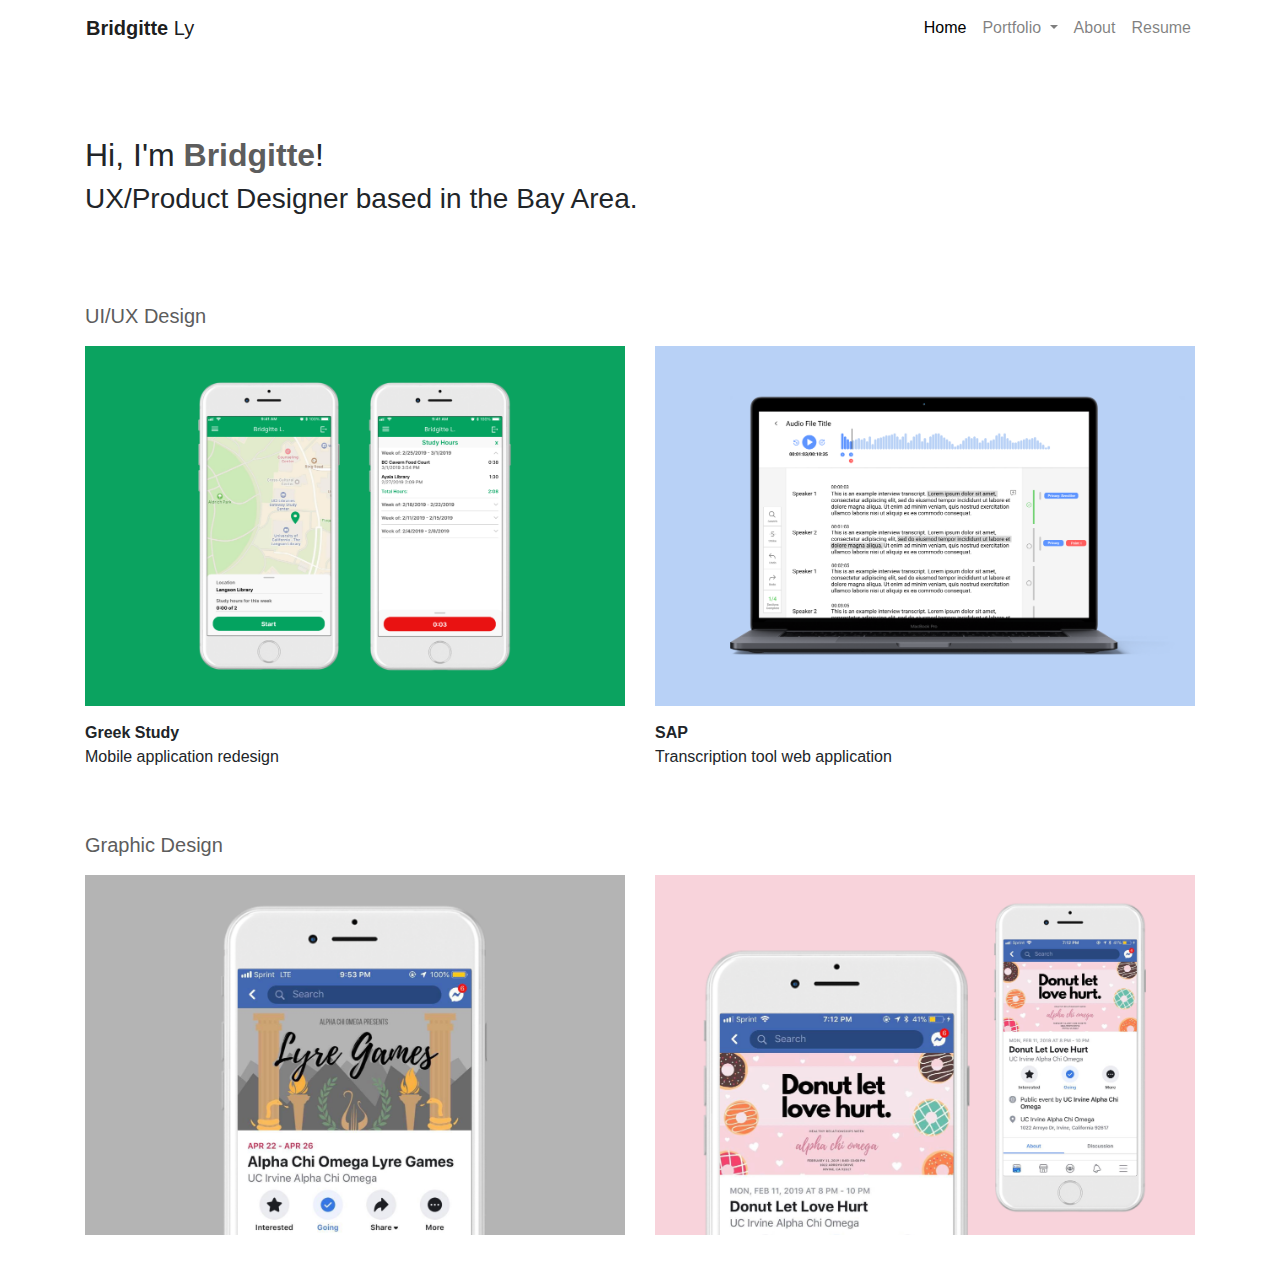
==== index.html @ 52a9503d "Update home page" ====
<!doctype html>
<html lang="en">

<head>
  <meta charset="utf-8">
  <meta name="author" content="Bridgitte Ly">
  <meta name="description" content="Home page of my portfolio">
   <!-- link to an external stylesheet here! -->
   <link rel="stylesheet" href="my-style.css">
   <!-- link to Bootstrap here! -->
   <link rel="stylesheet" href="https://stackpath.bootstrapcdn.com/bootstrap/4.3.1/css/bootstrap.min.css" integrity="sha384-ggOyR0iXCbMQv3Xipma34MD+dH/1fQ784/j6cY/iJTQUOhcWr7x9JvoRxT2MZw1T" crossorigin="anonymous">
   <script src="index.js"> </script>

   <style>
   .navbar-light .nav-item.active .nav-link,
   .navbar-light .nav-item .nav-link:active,
   .navbar-light .nav-item .nav-link:focus,
   .navbar-light .nav-item:hover .nav-link {
     color: #000000;
    }
    </style>

  <title>Bridgitte Ly</title>
</head>

<body>
  <div class="container">
    <nav class="navbar navbar-expand-sm navbar-light">
      <a class="navbar-brand" href="index.html"><strong>Bridgitte</strong> Ly</a>
      <button class="navbar-toggler" type="button" data-toggle="collapse" data-target="#navbarSupportedContent" aria-controls="navbarSupportedContent" aria-expanded="false" aria-label="Toggle navigation">
        <span class="navbar-toggler-icon"></span>
      </button>

      <div class="collapse navbar-collapse" id="navbarSupportedContent">
        <ul class="navbar-nav ml-auto">
          <li class="nav-item active">
            <a class="nav-link" href="index.html">Home</a>
          </li>
          <li class="nav-item dropdown">
            <a class="nav-link dropdown-toggle" href="index.html" id="navbarDropdown" role="button" data-toggle="dropdown" aria-haspopup="true" aria-expanded="false">
              Portfolio
            </a>
            <div class="dropdown-menu" aria-labelledby="navbarDropdown">
              <a class="dropdown-item" href="greek_study.html">Greek Study</a>
              <a class="dropdown-item" href="sap.html">SAP Transcription</a>
              <div class="dropdown-divider"></div>
              <a class="dropdown-item" href="lyre_games.html">Lyre Games</a>
              <a class="dropdown-item" href="donut_love.html">Donut Let Love Hurt</a>
            </div>
          </li>
          <li class="nav-item">
            <a class="nav-link" href="about.html">About</a>
          </li>
          <li class="nav-item">
            <a class="nav-link" href="Resume.pdf" target="_blank">Resume</a>
          </li>
        </ul>
      </div>
    </nav>
  </div>

  <div class="container">
    <div class="row">
      <h2>Hi, I'm <span class="greyText"><strong>Bridgitte</strong></span>!</h2>
    </div>
    <div class="row">
      <h3>UX/Product Designer based in the Bay Area.</h3>
      <!--
      <h3>Aspiring <div class="typewrite" data-period="2000" data-type='[ "Web Developer.", "UI/UX Designer.", "Front-End Engineer." ]'>
        <span class="wrap"></span></div>
      </h3>
    -->
    </div>

    <h5>UI/UX Design</h5>
    <div class="row">
      <div class="col-md-6 col-sm-6">
        <a href="greek_study.html"><img class="homepics" src="GreekStudyCover2.png" style="max-width:100%" alt="Greek Study"></a>
        <strong>Greek Study</strong>
        <p>Mobile application redesign</p>
      </div>
      <div class="col-md-6 col-sm-6">
        <a href="sap.html"><img class="homepics" src="SAPCover.png" style="max-width:100%" alt="SAP Transcription Tool"></a>
        <strong>SAP</strong>
        <p>Transcription tool web application</p>
      </div>
    </div>

    <br><br>

    <h5>Graphic Design</h5>
    <div class="row">
      <div class="col-md-6 col-sm-6">
        <a href="lyre_games.html"><img class="homepics" src="LyreGamesCover2.png" style="max-width:100%" alt="Lyre Games"></a>
      </div>
      <div class="col-md-6 col-sm-6">
        <a href="donut_love.html"><img class="homepics" src="DonutCover3.png" style="max-width:100%" alt="Donut Let Love Hurt"></a>
      </div>
    </div>

    <br>
  </div>


  <script src="https://code.jquery.com/jquery-3.3.1.slim.min.js" integrity="sha384-q8i/X+965DzO0rT7abK41JStQIAqVgRVzpbzo5smXKp4YfRvH+8abtTE1Pi6jizo" crossorigin="anonymous"></script>
  <script src="https://cdnjs.cloudflare.com/ajax/libs/popper.js/1.14.7/umd/popper.min.js" integrity="sha384-UO2eT0CpHqdSJQ6hJty5KVphtPhzWj9WO1clHTMGa3JDZwrnQq4sF86dIHNDz0W1" crossorigin="anonymous"></script>
  <script src="https://stackpath.bootstrapcdn.com/bootstrap/4.3.1/js/bootstrap.min.js" integrity="sha384-JjSmVgyd0p3pXB1rRibZUAYoIIy6OrQ6VrjIEaFf/nJGzIxFDsf4x0xIM+B07jRM" crossorigin="anonymous"></script>
</body>

</html>
---- my-style.css ----
h2 {
  padding-left: 15px;
  padding-top: 80px;
}

h3 {
  padding-left: 15px;
  padding-bottom: 80px;
}

h4 {
  /*padding-left: 15px;*/
  padding-top: 20px;
}

h5 {
  /*padding-left: 30px;*/
  padding-bottom: 10px;
  color: #5d5d5d;
}

h6 {
  /*padding-left: 15px;*/
  padding-top: 30px;
  /*color: #7AA8EC;*/
  color: #5d5d5d;
}

.greyText {
  color:#5d5d5d;
}

.pinkText {
  color: #CFB6B9;
}

.typewrite {
  color: black;
  position: relative;
  margin-left: 110px;
  margin-top: -33px;
}

img {
  /*padding-left: 15px;
  padding-right: 15px;*/
  padding-bottom: 15px;
}


.homepics {
  opacity: 1.0;
}

.homepics:hover {
  opacity: 0.75;
}

/*p {
  padding-left: 15px;
  padding-right: 15px;
}*/

.navbar-brand {
  margin-left: -15px;
} 

.navbar-nav {
  margin-right: -20px;
}
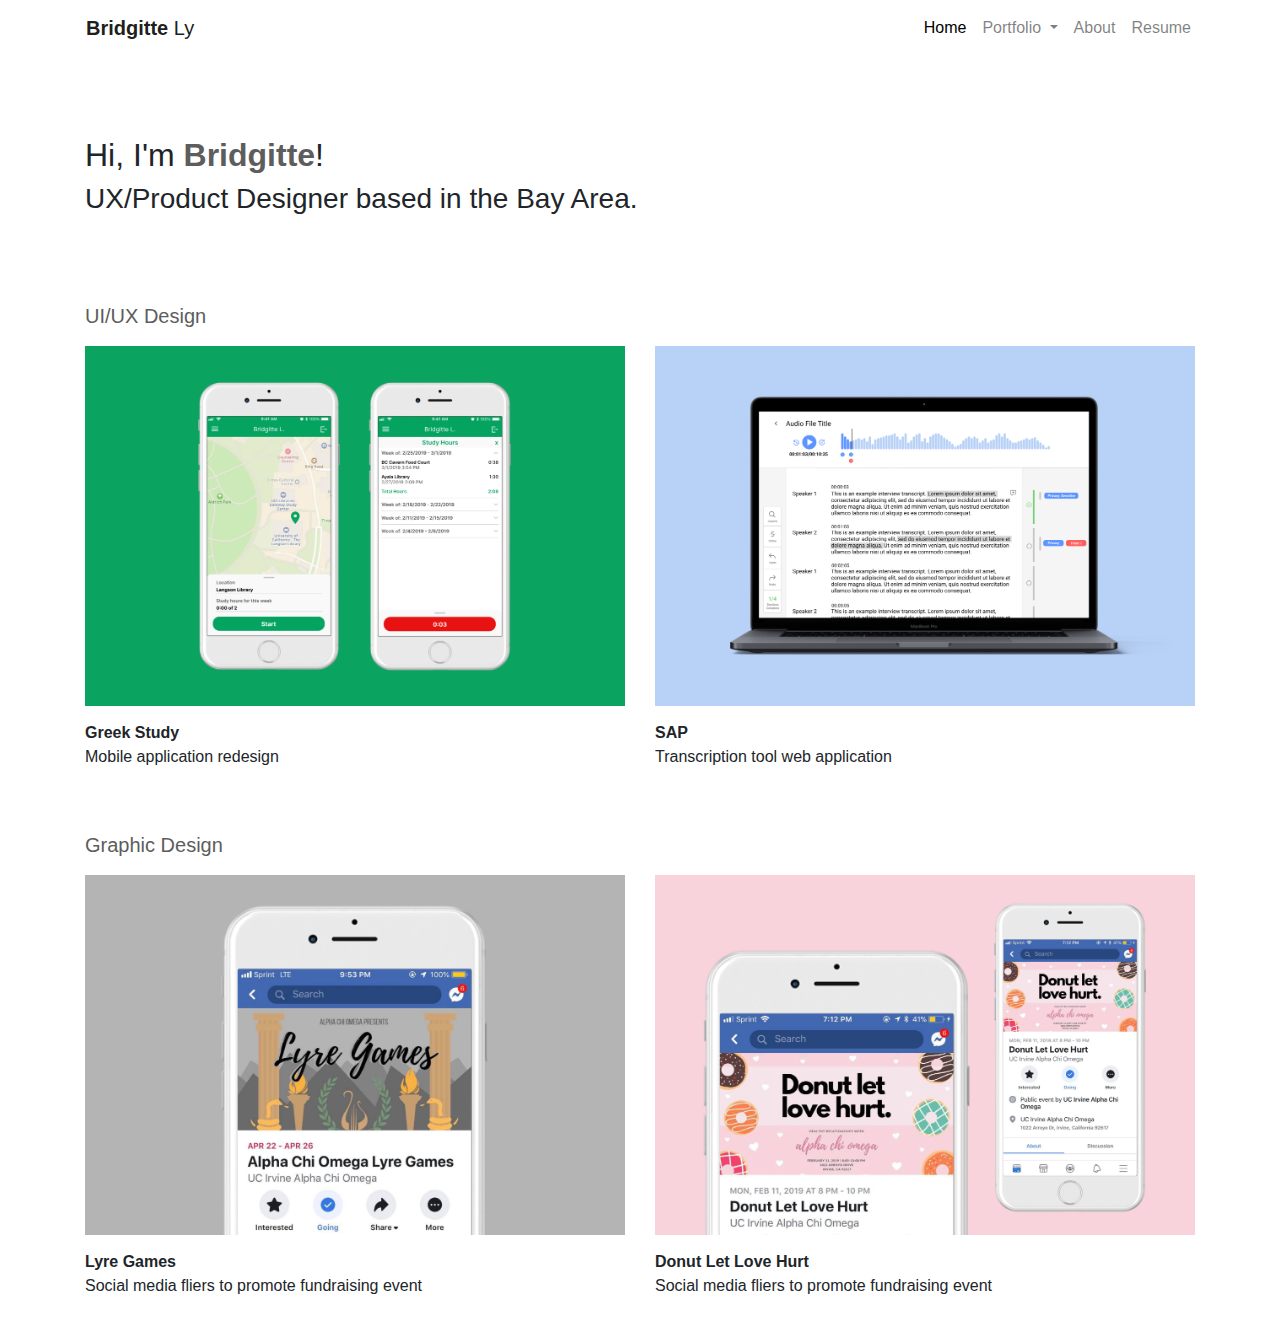
==== commit f2ad18d0: "Update home" ====
--- a/index.html
+++ b/index.html
@@ -92,9 +92,13 @@
     <div class="row">
       <div class="col-md-6 col-sm-6">
         <a href="lyre_games.html"><img class="homepics" src="LyreGamesCover2.png" style="max-width:100%" alt="Lyre Games"></a>
+        <strong>Lyre Games</strong>
+        <p>Social media fliers to promote fundraising event</p>
       </div>
       <div class="col-md-6 col-sm-6">
         <a href="donut_love.html"><img class="homepics" src="DonutCover3.png" style="max-width:100%" alt="Donut Let Love Hurt"></a>
+        <strong>Donut Let Love Hurt</strong>
+        <p>Social media fliers to promote fundraising event</p>
       </div>
     </div>
 
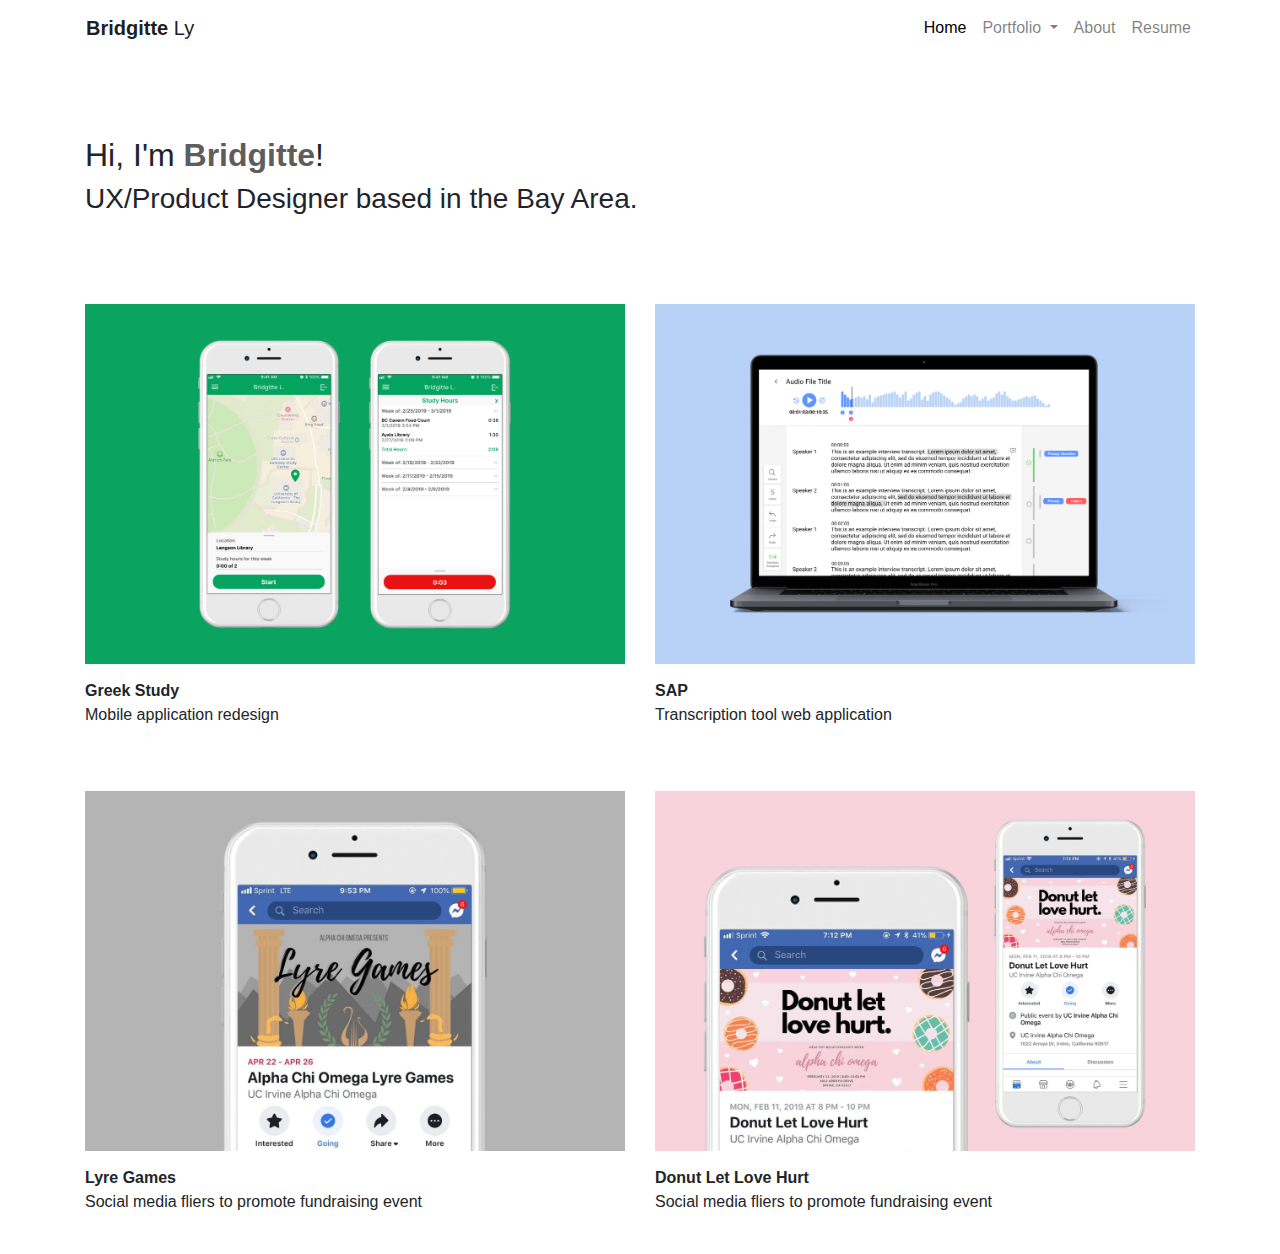
==== commit a5133922: "Updated home page" ====
--- a/index.html
+++ b/index.html
@@ -52,7 +52,7 @@
             <a class="nav-link" href="about.html">About</a>
           </li>
           <li class="nav-item">
-            <a class="nav-link" href="Resume.pdf" target="_blank">Resume</a>
+            <a class="nav-link" href="BridgitteLyResume.pdf" target="_blank">Resume</a>
           </li>
         </ul>
       </div>
@@ -72,7 +72,7 @@
     -->
     </div>
 
-    <h5>UI/UX Design</h5>
+    <!--<h5>UI/UX Design</h5>-->
     <div class="row">
       <div class="col-md-6 col-sm-6">
         <a href="greek_study.html"><img class="homepics" src="GreekStudyCover2.png" style="max-width:100%" alt="Greek Study"></a>
@@ -88,7 +88,7 @@
 
     <br><br>
 
-    <h5>Graphic Design</h5>
+    <!--<h5>Graphic Design</h5>-->
     <div class="row">
       <div class="col-md-6 col-sm-6">
         <a href="lyre_games.html"><img class="homepics" src="LyreGamesCover2.png" style="max-width:100%" alt="Lyre Games"></a>
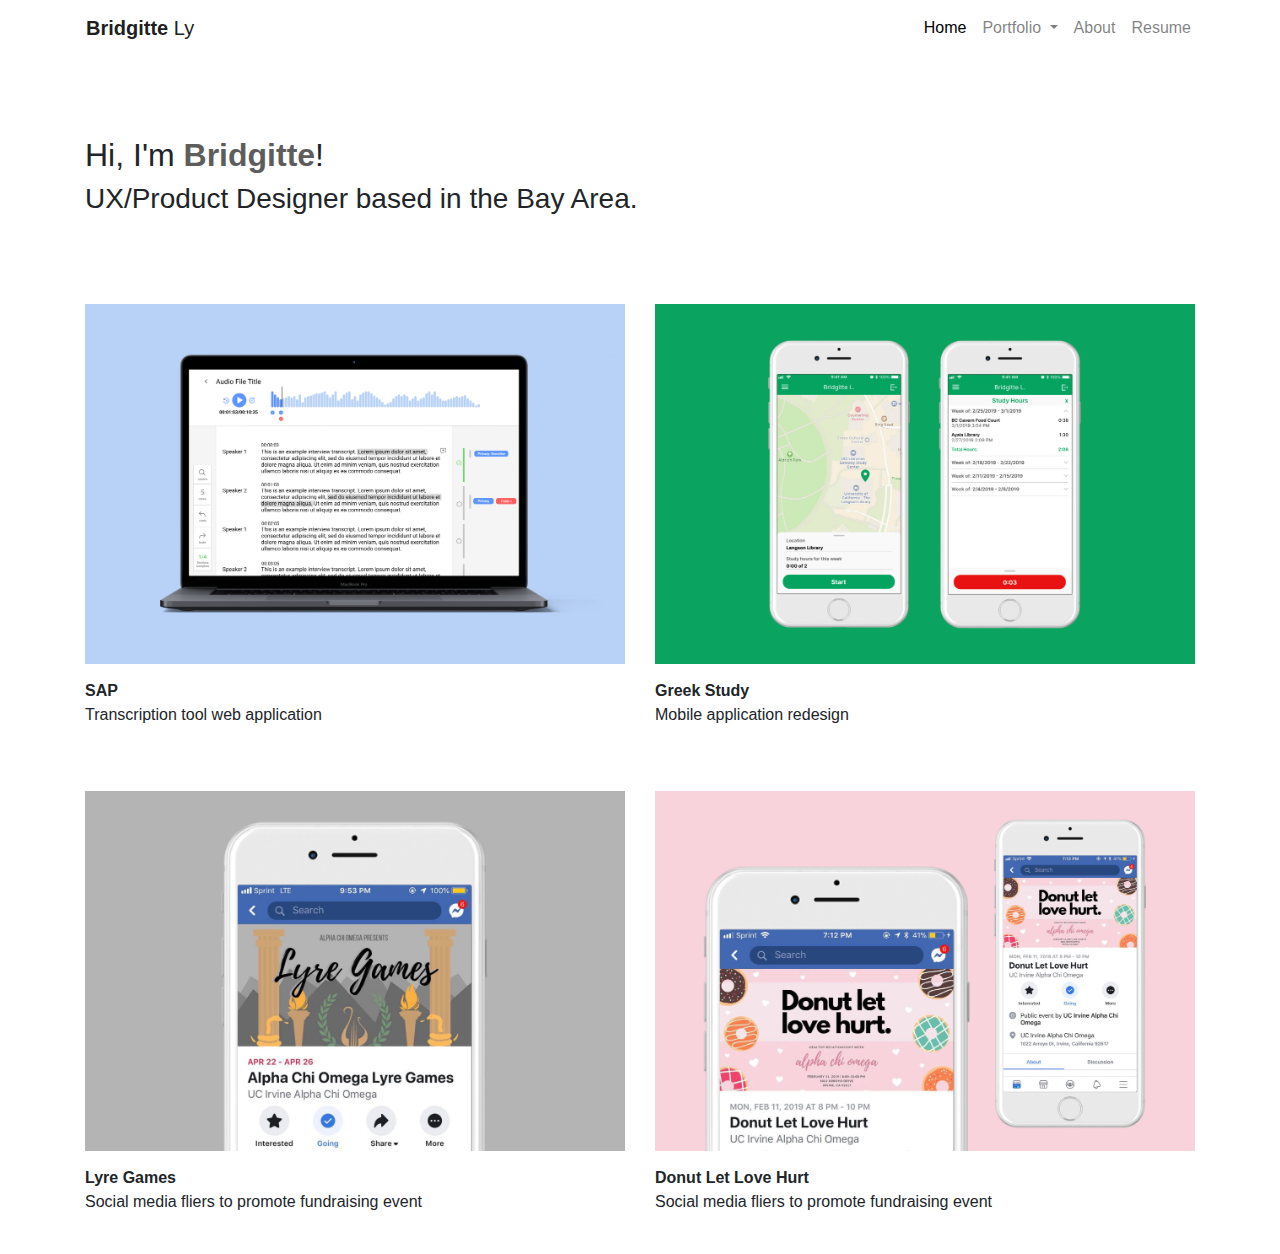
==== commit 489b1865: "Update formatting" ====
--- a/index.html
+++ b/index.html
@@ -75,14 +75,14 @@
     <!--<h5>UI/UX Design</h5>-->
     <div class="row">
       <div class="col-md-6 col-sm-6">
+        <a href="sap.html"><img class="homepics" src="SAPCover.png" style="max-width:100%" alt="SAP Transcription Tool"></a>
+        <strong>SAP</strong>
+        <p>Transcription tool web application</p>
+      </div>
+      <div class="col-md-6 col-sm-6">
         <a href="greek_study.html"><img class="homepics" src="GreekStudyCover2.png" style="max-width:100%" alt="Greek Study"></a>
         <strong>Greek Study</strong>
         <p>Mobile application redesign</p>
-      </div>
-      <div class="col-md-6 col-sm-6">
-        <a href="sap.html"><img class="homepics" src="SAPCover.png" style="max-width:100%" alt="SAP Transcription Tool"></a>
-        <strong>SAP</strong>
-        <p>Transcription tool web application</p>
       </div>
     </div>
 
--- a/my-style.css
+++ b/my-style.css
@@ -11,20 +11,41 @@
 h4 {
   /*padding-left: 15px;*/
   padding-top: 20px;
+  color: #5d5d5d;
 }
 
 h5 {
   /*padding-left: 30px;*/
-  padding-bottom: 10px;
-  color: #5d5d5d;
+  /*padding-bottom: 10px;*/
+  padding-top: 30px;
 }
 
 h6 {
   /*padding-left: 15px;*/
   padding-top: 30px;
   /*color: #7AA8EC;*/
+}
+
+/*
+h4 {
+  /padding-left: 15px;/
+  padding-top: 20px;
+}
+
+h5 {
+  /padding-left: 30px;/
+  /padding-bottom: 10px;/
+  padding-top: 10px;
   color: #5d5d5d;
 }
+
+h6 {
+  /padding-left: 15px;/
+  padding-top: 30px;
+  /color: #7AA8EC;/
+  color: #5d5d5d;
+}
+*/
 
 .greyText {
   color:#5d5d5d;
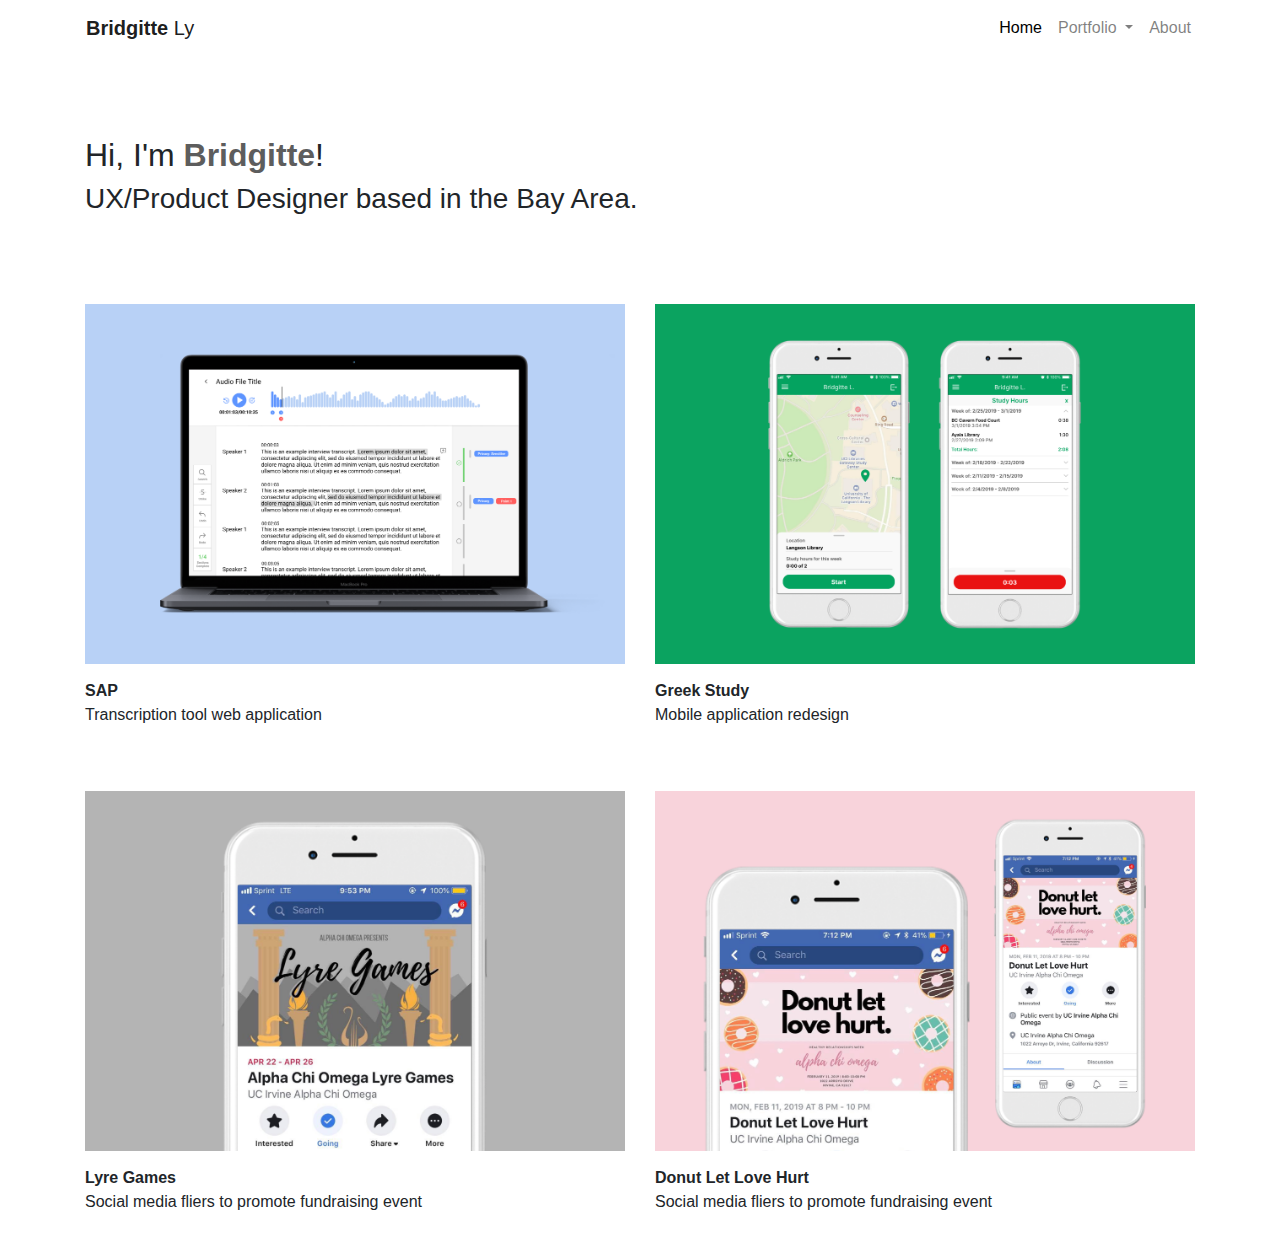
==== commit b77e157b: "Remove resume" ====
--- a/index.html
+++ b/index.html
@@ -41,9 +41,9 @@
               Portfolio
             </a>
             <div class="dropdown-menu" aria-labelledby="navbarDropdown">
+              <a class="dropdown-item" href="sap.html">SAP Transcription</a>
               <a class="dropdown-item" href="greek_study.html">Greek Study</a>
-              <a class="dropdown-item" href="sap.html">SAP Transcription</a>
-              <div class="dropdown-divider"></div>
+              <!--<div class="dropdown-divider"></div>-->
               <a class="dropdown-item" href="lyre_games.html">Lyre Games</a>
               <a class="dropdown-item" href="donut_love.html">Donut Let Love Hurt</a>
             </div>
@@ -51,9 +51,9 @@
           <li class="nav-item">
             <a class="nav-link" href="about.html">About</a>
           </li>
-          <li class="nav-item">
+          <!--<li class="nav-item">
             <a class="nav-link" href="BridgitteLyResume.pdf" target="_blank">Resume</a>
-          </li>
+          </li>-->
         </ul>
       </div>
     </nav>
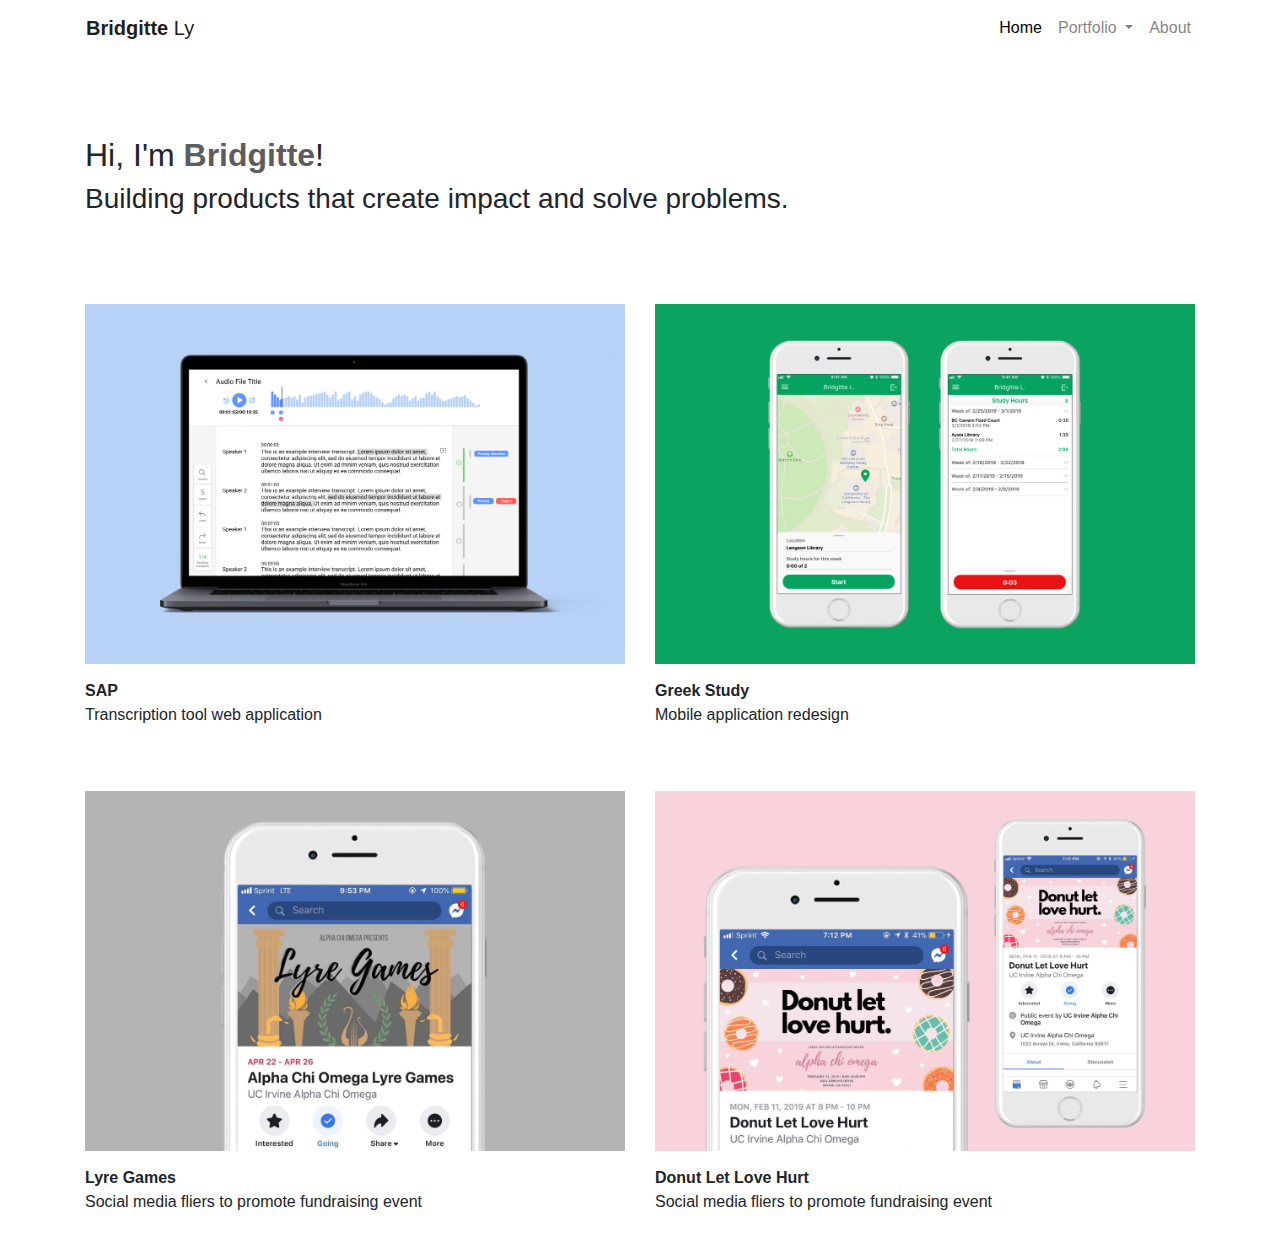
==== commit f95539d4: "Update header" ====
--- a/index.html
+++ b/index.html
@@ -64,7 +64,7 @@
       <h2>Hi, I'm <span class="greyText"><strong>Bridgitte</strong></span>!</h2>
     </div>
     <div class="row">
-      <h3>UX/Product Designer based in the Bay Area.</h3>
+      <h3>Building products that create impact and solve problems.</h3>
       <!--
       <h3>Aspiring <div class="typewrite" data-period="2000" data-type='[ "Web Developer.", "UI/UX Designer.", "Front-End Engineer." ]'>
         <span class="wrap"></span></div>
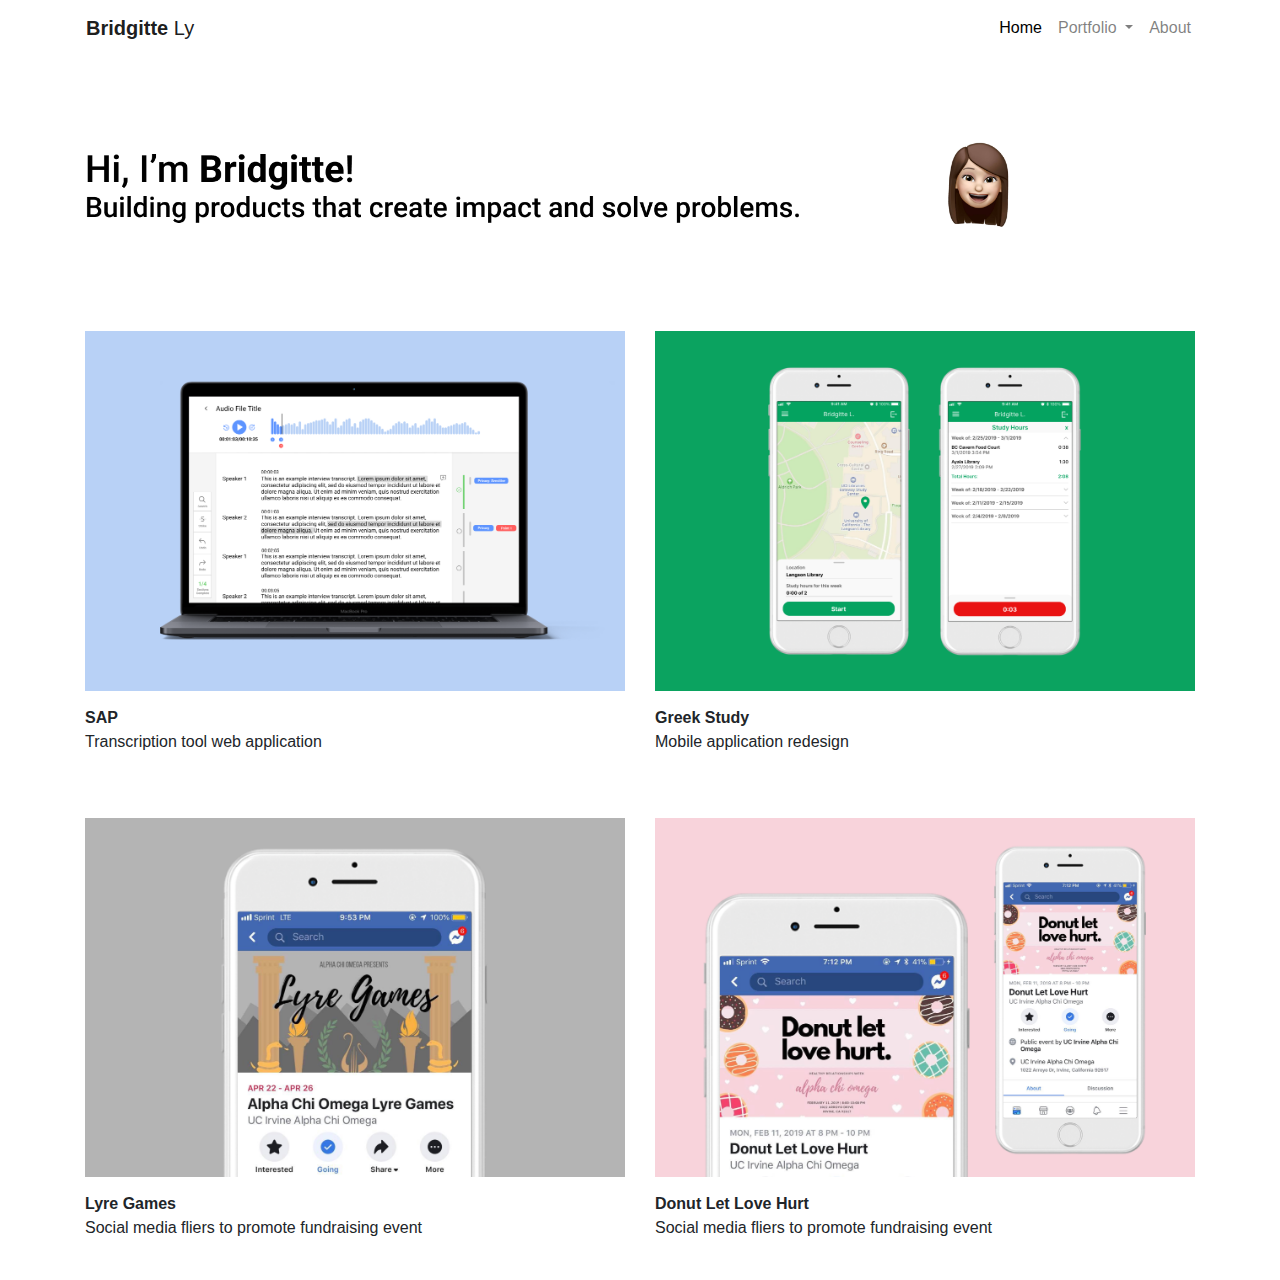
==== commit 2388b942: "Updated header" ====
--- a/index.html
+++ b/index.html
@@ -61,16 +61,21 @@
 
   <div class="container">
     <div class="row">
+      <div class="col">
+          <img class="img-fluid w-100" src="HomeHeader.png" style="max-width:100%" alt="Home page banner">
+      </div>
+    </div>
+    <!--
+    <div class="row">
       <h2>Hi, I'm <span class="greyText"><strong>Bridgitte</strong></span>!</h2>
     </div>
     <div class="row">
       <h3>Building products that create impact and solve problems.</h3>
-      <!--
       <h3>Aspiring <div class="typewrite" data-period="2000" data-type='[ "Web Developer.", "UI/UX Designer.", "Front-End Engineer." ]'>
         <span class="wrap"></span></div>
       </h3>
+    </div>
     -->
-    </div>
 
     <!--<h5>UI/UX Design</h5>-->
     <div class="row">
